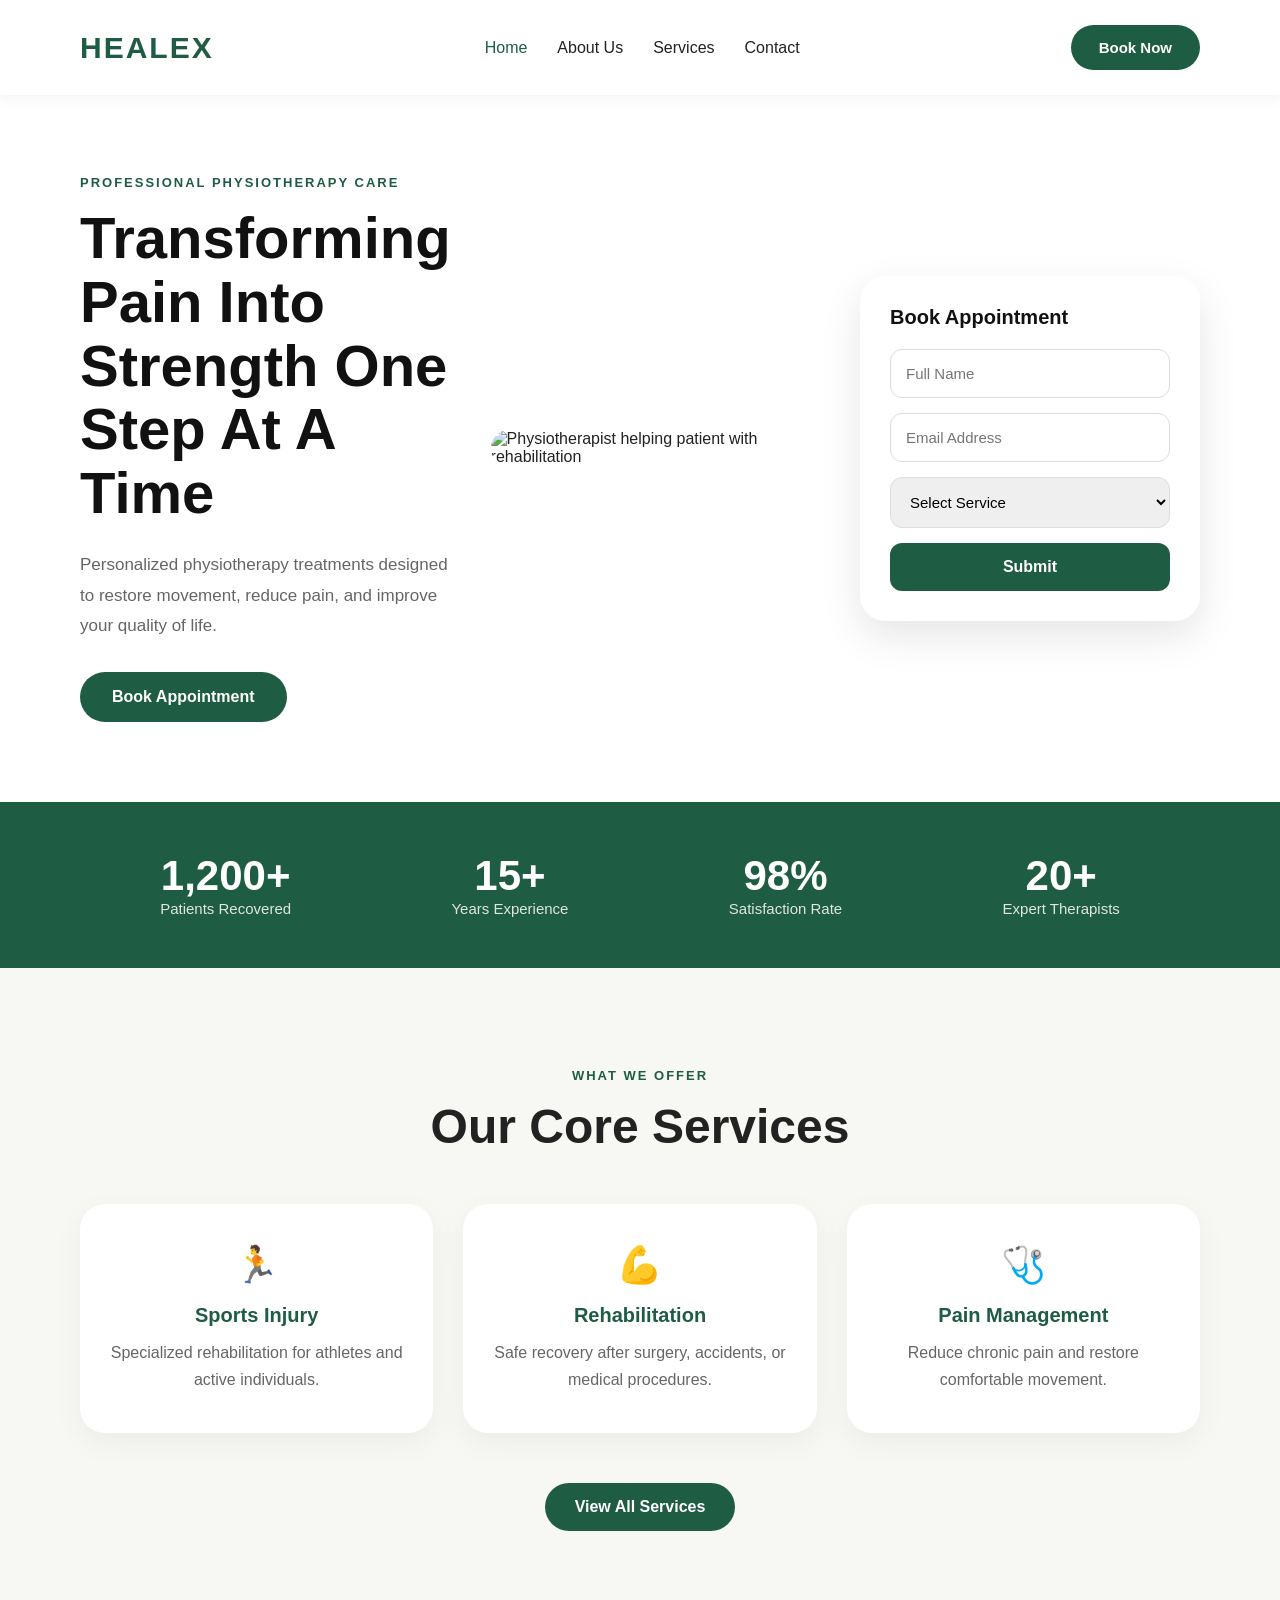
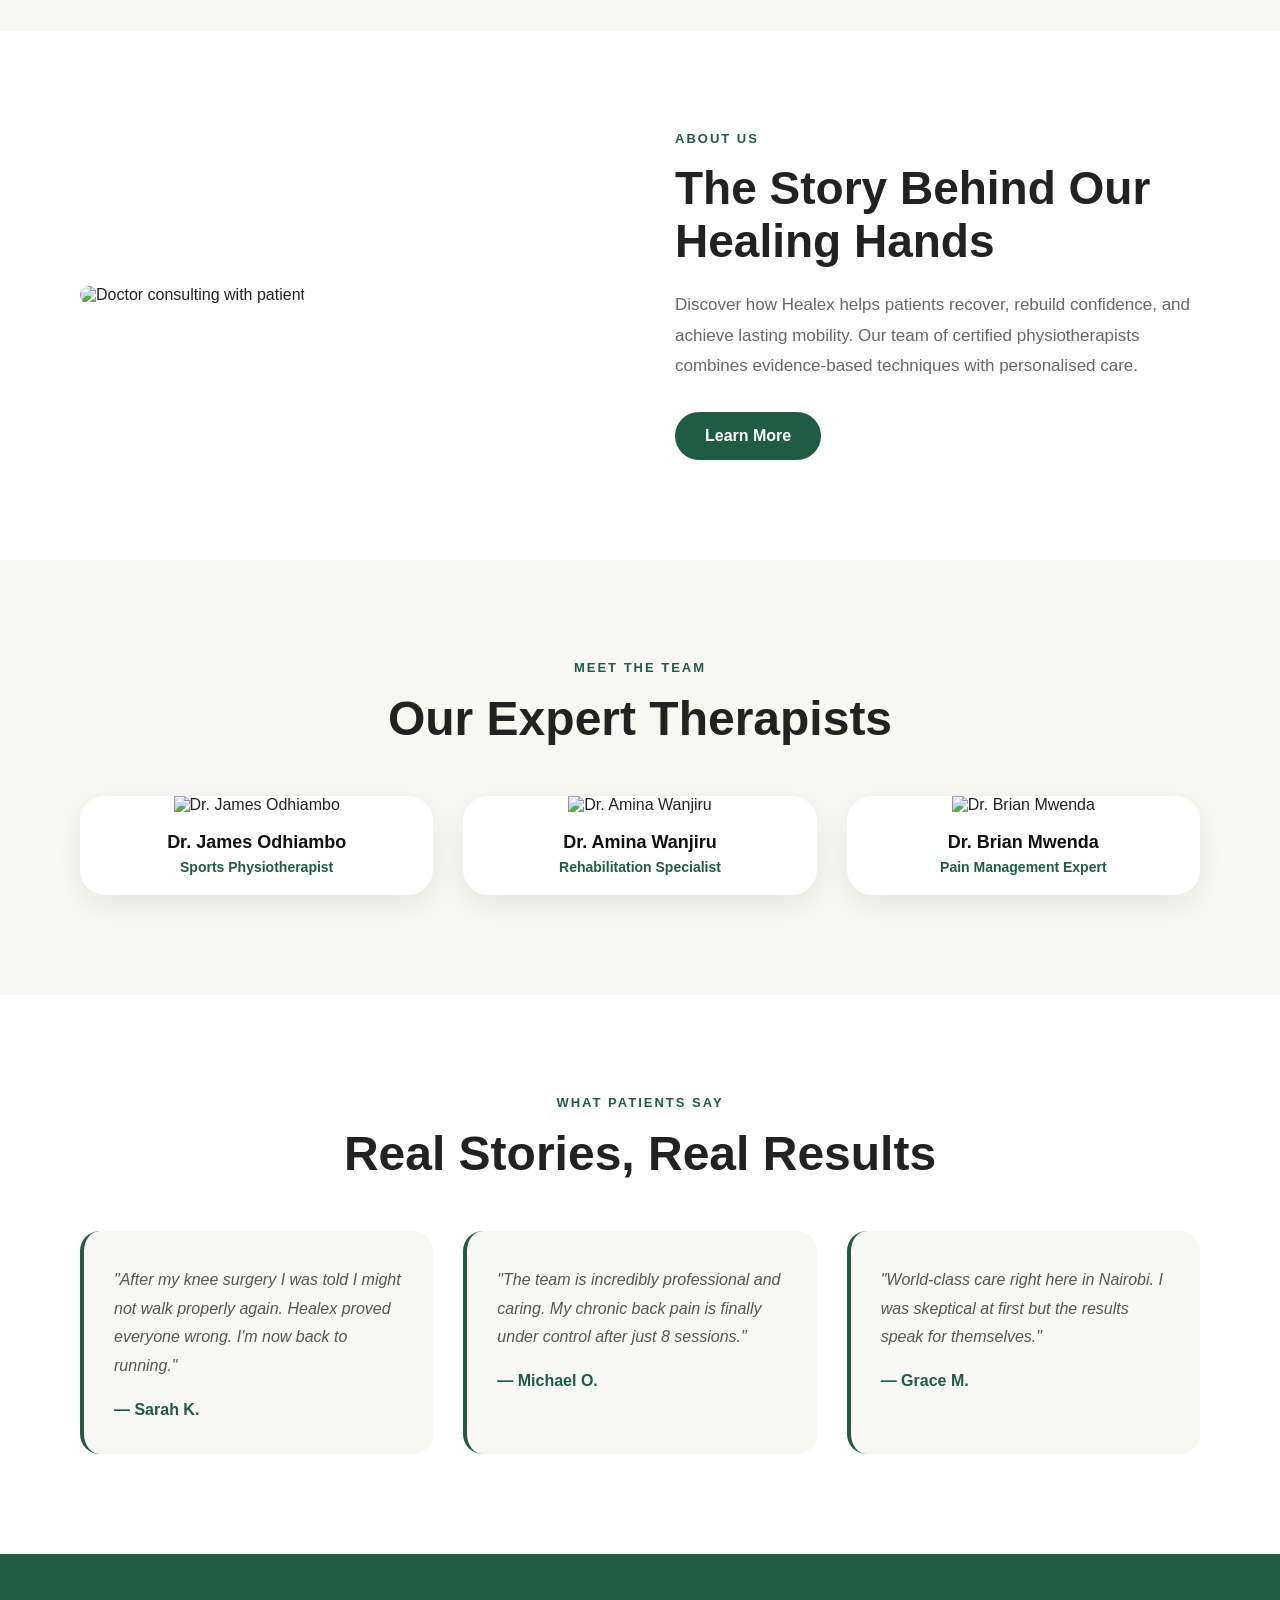
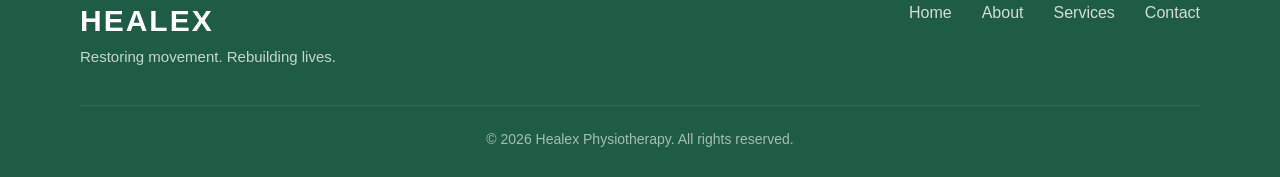
==== index.html @ 8e1e9ae0 "first commit" ====
<!DOCTYPE html>
<html lang="en">
<head>
<meta charset="UTF-8">
<meta name="viewport" content="width=device-width, initial-scale=1.0">
<title>Healex Physiotherapy</title>
<link rel="stylesheet" href="css/style.css">
</head>
<body>

<header class="navbar">
  <div class="logo">HEALEX</div>
  <nav>
    <ul>
      <li><a href="index.html" class="active">Home</a></li>
      <li><a href="about.html">About Us</a></li>
      <li><a href="services.html">Services</a></li>
      <li><a href="contact.html">Contact</a></li>
    </ul>
  </nav>
  <button class="nav-btn" id="bookBtn">Book Now</button>
</header>

<section class="hero">
  <div class="hero-content">
    <span class="section-tag">PROFESSIONAL PHYSIOTHERAPY CARE</span>
    <h1>Transforming Pain Into Strength One Step At A Time</h1>
    <p>Personalized physiotherapy treatments designed to restore movement, reduce pain, and improve your quality of life.</p>
    <button id="appointmentBtn">Book Appointment</button>
  </div>

  <div class="hero-image">
    <img
      src="https://images.unsplash.com/photo-1576091160550-2173dba999ef?w=700&q=80"
      alt="Physiotherapist helping patient with rehabilitation"
    >
  </div>

  <div class="appointment-card">
    <h3>Book Appointment</h3>
    <input type="text" placeholder="Full Name">
    <input type="email" placeholder="Email Address">
    <select>
      <option value="">Select Service</option>
      <option>Sports Injury</option>
      <option>Rehabilitation</option>
      <option>Pain Relief</option>
    </select>
    <button>Submit</button>
  </div>
</section>

<section class="stats-strip">
  <div class="stat">
    <strong>1,200+</strong>
    <span>Patients Recovered</span>
  </div>
  <div class="stat">
    <strong>15+</strong>
    <span>Years Experience</span>
  </div>
  <div class="stat">
    <strong>98%</strong>
    <span>Satisfaction Rate</span>
  </div>
  <div class="stat">
    <strong>20+</strong>
    <span>Expert Therapists</span>
  </div>
</section>

<section class="services-preview">
  <span class="section-tag">WHAT WE OFFER</span>
  <h2>Our Core Services</h2>
  <div class="preview-grid">
    <div class="preview-card">
      <div class="preview-icon">🏃</div>
      <h3>Sports Injury</h3>
      <p>Specialized rehabilitation for athletes and active individuals.</p>
    </div>
    <div class="preview-card">
      <div class="preview-icon">💪</div>
      <h3>Rehabilitation</h3>
      <p>Safe recovery after surgery, accidents, or medical procedures.</p>
    </div>
    <div class="preview-card">
      <div class="preview-icon">🩺</div>
      <h3>Pain Management</h3>
      <p>Reduce chronic pain and restore comfortable movement.</p>
    </div>
  </div>
  <a href="services.html" class="btn-link">View All Services</a>
</section>

<section class="about-preview">
  <div class="about-preview-image">
    <img
      src="https://images.unsplash.com/photo-1559757148-5c350d0d3c56?w=650&q=80"
      alt="Doctor consulting with patient"
    >
  </div>
  <div class="about-preview-content">
    <span class="section-tag">ABOUT US</span>
    <h2>The Story Behind Our Healing Hands</h2>
    <p>Discover how Healex helps patients recover, rebuild confidence, and achieve lasting mobility. Our team of certified physiotherapists combines evidence-based techniques with personalised care.</p>
    <a href="about.html" class="btn-link">Learn More</a>
  </div>
</section>

<section class="doctors-section">
  <span class="section-tag">MEET THE TEAM</span>
  <h2>Our Expert Therapists</h2>
  <div class="doctors-grid">
    <div class="doctor-card">
      <img src="https://images.unsplash.com/photo-1612349317150-e413f6a5b16d?w=400&q=80" alt="Dr. James Odhiambo">
      <h4>Dr. James Odhiambo</h4>
      <span>Sports Physiotherapist</span>
    </div>
    <div class="doctor-card">
      <img src="https://images.unsplash.com/photo-1594824476967-48c8b964273f?w=400&q=80" alt="Dr. Amina Wanjiru">
      <h4>Dr. Amina Wanjiru</h4>
      <span>Rehabilitation Specialist</span>
    </div>
    <div class="doctor-card">
      <img src="https://images.unsplash.com/photo-1537368910025-700350fe46c7?w=400&q=80" alt="Dr. Brian Mwenda">
      <h4>Dr. Brian Mwenda</h4>
      <span>Pain Management Expert</span>
    </div>
  </div>
</section>

<section class="testimonial-section">
  <span class="section-tag">WHAT PATIENTS SAY</span>
  <h2>Real Stories, Real Results</h2>
  <div class="testimonials-grid">
    <div class="testimonial-card">
      <p>"After my knee surgery I was told I might not walk properly again. Healex proved everyone wrong. I'm now back to running."</p>
      <strong>— Sarah K.</strong>
    </div>
    <div class="testimonial-card">
      <p>"The team is incredibly professional and caring. My chronic back pain is finally under control after just 8 sessions."</p>
      <strong>— Michael O.</strong>
    </div>
    <div class="testimonial-card">
      <p>"World-class care right here in Nairobi. I was skeptical at first but the results speak for themselves."</p>
      <strong>— Grace M.</strong>
    </div>
  </div>
</section>

<footer>
  <div class="footer-inner">
    <div class="footer-brand">
      <div class="logo" style="color:white;">HEALEX</div>
      <p>Restoring movement. Rebuilding lives.</p>
    </div>
    <div class="footer-links">
      <a href="index.html">Home</a>
      <a href="about.html">About</a>
      <a href="services.html">Services</a>
      <a href="contact.html">Contact</a>
    </div>
  </div>
  <p class="footer-copy">© 2026 Healex Physiotherapy. All rights reserved.</p>
</footer>

<script src="js/script.js"></script>
</body>
</html>
---- css/style.css ----
/* ===========================
   RESET & BASE
=========================== */
* {
  margin: 0;
  padding: 0;
  box-sizing: border-box;
  font-family: Arial, Helvetica, sans-serif;
}

body {
  background: #f7f8f3;
  color: #222;
}

/* ===========================
   NAVBAR
=========================== */
.navbar {
  display: flex;
  justify-content: space-between;
  align-items: center;
  padding: 25px 80px;
  background: white;
  position: sticky;
  top: 0;
  z-index: 100;
  box-shadow: 0 2px 15px rgba(0,0,0,0.06);
}

.logo {
  font-size: 30px;
  font-weight: 800;
  color: #1f5c44;
  letter-spacing: 2px;
}

nav ul {
  display: flex;
  list-style: none;
  gap: 30px;
}

nav a {
  text-decoration: none;
  color: #222;
  font-weight: 500;
  transition: color 0.2s;
}

nav a:hover,
nav a.active {
  color: #1f5c44;
}

.nav-btn {
  background: #1f5c44;
  color: white;
  border: none;
  padding: 14px 28px;
  border-radius: 40px;
  cursor: pointer;
  font-size: 15px;
  font-weight: 600;
  transition: background 0.2s, transform 0.1s;
}

.nav-btn:hover {
  background: #174a37;
  transform: translateY(-1px);
}

/* ===========================
   SHARED UTILITIES
=========================== */
.section-tag {
  color: #1f5c44;
  font-weight: 700;
  font-size: 13px;
  letter-spacing: 2px;
  display: block;
  margin-bottom: 16px;
}

.btn-link {
  display: inline-block;
  background: #1f5c44;
  color: white;
  text-decoration: none;
  padding: 15px 30px;
  border-radius: 40px;
  font-weight: 600;
  transition: background 0.2s, transform 0.1s;
}

.btn-link:hover {
  background: #174a37;
  transform: translateY(-2px);
}

/* ===========================
   HERO
=========================== */
.hero {
  display: grid;
  grid-template-columns: 1fr 1fr 340px;
  gap: 40px;
  align-items: center;
  padding: 80px;
  background: white;
}

.hero-content h1 {
  font-size: 58px;
  line-height: 1.1;
  margin-bottom: 25px;
  color: #111;
}

.hero-content p {
  color: #666;
  line-height: 1.8;
  margin-bottom: 30px;
  font-size: 17px;
}

.hero-content button {
  background: #1f5c44;
  color: white;
  border: none;
  padding: 16px 32px;
  border-radius: 40px;
  cursor: pointer;
  font-size: 16px;
  font-weight: 600;
  transition: background 0.2s, transform 0.1s;
}

.hero-content button:hover {
  background: #174a37;
  transform: translateY(-2px);
}

.hero-image img {
  width: 100%;
  border-radius: 30px;
  height: 480px;
  object-fit: cover;
}

/* APPOINTMENT CARD */
.appointment-card {
  background: white;
  padding: 30px;
  border-radius: 25px;
  box-shadow: 0 15px 40px rgba(0,0,0,0.10);
}

.appointment-card h3 {
  margin-bottom: 20px;
  font-size: 20px;
  color: #111;
}

.appointment-card input,
.appointment-card select {
  width: 100%;
  padding: 15px;
  margin-bottom: 15px;
  border: 1px solid #ddd;
  border-radius: 12px;
  font-size: 15px;
  outline: none;
  transition: border-color 0.2s;
}

.appointment-card input:focus,
.appointment-card select:focus {
  border-color: #1f5c44;
}

.appointment-card button {
  width: 100%;
  background: #1f5c44;
  color: white;
  border: none;
  padding: 15px;
  border-radius: 12px;
  cursor: pointer;
  font-size: 16px;
  font-weight: 600;
  transition: background 0.2s;
}

.appointment-card button:hover {
  background: #174a37;
}

/* ===========================
   STATS STRIP
=========================== */
.stats-strip {
  display: flex;
  justify-content: space-around;
  padding: 50px 80px;
  background: #1f5c44;
}

.stat {
  text-align: center;
  color: white;
}

.stat strong {
  display: block;
  font-size: 42px;
  font-weight: 800;
}

.stat span {
  font-size: 15px;
  opacity: 0.85;
}

/* ===========================
   SERVICES PREVIEW (home)
=========================== */
.services-preview {
  padding: 100px 80px;
  text-align: center;
  background: #f7f8f3;
}

.services-preview h2 {
  font-size: 48px;
  margin-bottom: 50px;
}

.preview-grid {
  display: grid;
  grid-template-columns: repeat(3, 1fr);
  gap: 30px;
  margin-bottom: 50px;
}

.preview-card {
  background: white;
  padding: 40px 30px;
  border-radius: 25px;
  box-shadow: 0 10px 30px rgba(0,0,0,0.05);
  transition: transform 0.3s;
}

.preview-card:hover {
  transform: translateY(-8px);
}

.preview-icon {
  font-size: 36px;
  margin-bottom: 18px;
}

.preview-card h3 {
  color: #1f5c44;
  margin-bottom: 12px;
  font-size: 20px;
}

.preview-card p {
  color: #666;
  line-height: 1.7;
}

/* ===========================
   ABOUT PREVIEW (home)
=========================== */
.about-preview {
  display: grid;
  grid-template-columns: 1fr 1fr;
  gap: 70px;
  align-items: center;
  padding: 100px 80px;
  background: white;
}

.about-preview-image img {
  width: 100%;
  border-radius: 30px;
  height: 480px;
  object-fit: cover;
}

.about-preview-content h2 {
  font-size: 46px;
  margin-bottom: 22px;
  line-height: 1.15;
}

.about-preview-content p {
  color: #666;
  line-height: 1.8;
  margin-bottom: 30px;
  font-size: 17px;
}

/* ===========================
   DOCTORS SECTION
=========================== */
.doctors-section {
  padding: 100px 80px;
  text-align: center;
  background: #f7f8f3;
}

.doctors-section h2 {
  font-size: 48px;
  margin-bottom: 50px;
}

.doctors-grid {
  display: grid;
  grid-template-columns: repeat(3, 1fr);
  gap: 30px;
}

.doctor-card {
  background: white;
  border-radius: 25px;
  overflow: hidden;
  box-shadow: 0 10px 30px rgba(0,0,0,0.07);
  transition: transform 0.3s;
}

.doctor-card:hover {
  transform: translateY(-8px);
}

.doctor-card img {
  width: 100%;
  height: 280px;
  object-fit: cover;
  object-position: top;
}

.doctor-card h4 {
  font-size: 18px;
  margin: 18px 20px 6px;
  color: #111;
}

.doctor-card span {
  display: block;
  color: #1f5c44;
  font-weight: 600;
  font-size: 14px;
  margin-bottom: 20px;
}

/* ===========================
   TESTIMONIALS
=========================== */
.testimonial-section {
  padding: 100px 80px;
  text-align: center;
  background: white;
}

.testimonial-section h2 {
  font-size: 48px;
  margin-bottom: 50px;
}

.testimonials-grid {
  display: grid;
  grid-template-columns: repeat(3, 1fr);
  gap: 30px;
}

.testimonial-card {
  background: #f7f8f3;
  padding: 35px 30px;
  border-radius: 20px;
  text-align: left;
  border-left: 4px solid #1f5c44;
}

.testimonial-card p {
  color: #555;
  line-height: 1.8;
  margin-bottom: 20px;
  font-style: italic;
}

.testimonial-card strong {
  color: #1f5c44;
}

/* ===========================
   PAGE HERO (inner pages)
=========================== */
.page-hero {
  background: #1f5c44;
  color: white;
  text-align: center;
  padding: 80px;
}

.page-hero .section-tag {
  color: rgba(255,255,255,0.7);
}

.page-hero h1 {
  font-size: 52px;
  max-width: 800px;
  margin: 0 auto 20px;
  line-height: 1.15;
}

.page-hero p {
  font-size: 18px;
  opacity: 0.85;
  max-width: 600px;
  margin: auto;
}

/* ===========================
   ABOUT PAGE
=========================== */
.about-section {
  display: grid;
  grid-template-columns: 1fr 1fr;
  gap: 70px;
  align-items: center;
  padding: 100px 80px;
  background: white;
}

.about-image img {
  width: 100%;
  border-radius: 30px;
  height: 520px;
  object-fit: cover;
}

.about-content h2 {
  font-size: 46px;
  margin-bottom: 22px;
  line-height: 1.15;
}

.about-content p {
  color: #666;
  line-height: 1.8;
  margin-bottom: 28px;
  font-size: 17px;
}

.feature-list {
  display: grid;
  gap: 14px;
}

.feature {
  font-weight: 600;
  font-size: 16px;
  color: #1f5c44;
}

/* MISSION SECTION */
.mission-section {
  display: grid;
  grid-template-columns: repeat(3, 1fr);
  gap: 30px;
  padding: 80px;
  background: #f7f8f3;
}

.mission-card {
  background: white;
  padding: 40px 30px;
  border-radius: 25px;
  text-align: center;
  box-shadow: 0 10px 30px rgba(0,0,0,0.05);
}

.mission-icon {
  font-size: 36px;
  margin-bottom: 18px;
}

.mission-card h3 {
  color: #1f5c44;
  font-size: 22px;
  margin-bottom: 14px;
}

.mission-card p {
  color: #666;
  line-height: 1.7;
}

/* IMAGE STRIP */
.image-strip {
  display: grid;
  grid-template-columns: repeat(3, 1fr);
}

.strip-item {
  position: relative;
  overflow: hidden;
}

.strip-item img {
  width: 100%;
  height: 300px;
  object-fit: cover;
  display: block;
  transition: transform 0.4s;
}

.strip-item:hover img {
  transform: scale(1.05);
}

.strip-item p {
  position: absolute;
  bottom: 0;
  left: 0;
  right: 0;
  background: rgba(31, 92, 68, 0.85);
  color: white;
  text-align: center;
  padding: 14px;
  font-weight: 600;
}

/* ===========================
   SERVICES PAGE
=========================== */
.services-page {
  padding: 80px;
  background: white;
}

.service-row {
  display: grid;
  grid-template-columns: 1fr 1fr;
  gap: 70px;
  align-items: center;
  margin-bottom: 100px;
}

.service-row.reverse {
  direction: rtl;
}

.service-row.reverse > * {
  direction: ltr;
}

.service-row-image img {
  width: 100%;
  height: 400px;
  object-fit: cover;
  border-radius: 25px;
}

.service-row-content h2 {
  font-size: 42px;
  margin-bottom: 20px;
  line-height: 1.15;
}

.service-row-content p {
  color: #666;
  line-height: 1.8;
  margin-bottom: 28px;
  font-size: 17px;
}

/* SERVICES CARDS SECTION */
.services-cards-section {
  padding: 80px;
  background: #f7f8f3;
  text-align: center;
}

.services-cards-section h2 {
  font-size: 46px;
  margin-bottom: 50px;
}

.services-grid {
  display: grid;
  grid-template-columns: repeat(3, 1fr);
  gap: 30px;
}

.service-card {
  background: white;
  padding: 40px;
  border-radius: 25px;
  box-shadow: 0 10px 30px rgba(0,0,0,0.05);
  transition: transform 0.3s;
  text-align: left;
}

.service-card:hover {
  transform: translateY(-8px);
}

.service-card-icon {
  font-size: 32px;
  margin-bottom: 18px;
}

.service-card h3 {
  color: #1f5c44;
  margin-bottom: 12px;
  font-size: 20px;
}

.service-card p {
  color: #666;
  line-height: 1.7;
}

/* CTA SECTION */
.cta-section {
  background: #1f5c44;
  color: white;
  text-align: center;
  padding: 80px;
}

.cta-section h2 {
  font-size: 46px;
  margin-bottom: 16px;
}

.cta-section p {
  font-size: 18px;
  opacity: 0.85;
  margin-bottom: 35px;
}

.cta-section .btn-link {
  background: white;
  color: #1f5c44;
}

.cta-section .btn-link:hover {
  background: #f0f0f0;
}

/* ===========================
   CONTACT PAGE
=========================== */
.contact-page {
  display: grid;
  grid-template-columns: 1fr 1fr;
  gap: 70px;
  align-items: start;
  padding: 80px;
  background: white;
}

.contact-form-wrap h2 {
  font-size: 36px;
  margin-bottom: 30px;
}

.appointment-form {
  display: flex;
  flex-direction: column;
  gap: 18px;
}

.appointment-form input,
.appointment-form select,
.appointment-form textarea {
  padding: 18px;
  border: 1px solid #ddd;
  border-radius: 15px;
  font-size: 16px;
  outline: none;
  transition: border-color 0.2s;
}

.appointment-form input:focus,
.appointment-form select:focus,
.appointment-form textarea:focus {
  border-color: #1f5c44;
}

.appointment-form textarea {
  min-height: 140px;
  resize: vertical;
}

.appointment-form button {
  background: #1f5c44;
  color: white;
  border: none;
  padding: 18px;
  border-radius: 15px;
  cursor: pointer;
  font-size: 16px;
  font-weight: 600;
  transition: background 0.2s;
}

.appointment-form button:hover {
  background: #174a37;
}

.contact-image {
  width: 100%;
  border-radius: 25px;
  height: 300px;
  object-fit: cover;
  margin-bottom: 35px;
}

.contact-details {
  display: grid;
  gap: 22px;
}

.contact-detail-item {
  display: flex;
  align-items: flex-start;
  gap: 16px;
}

.detail-icon {
  font-size: 24px;
  flex-shrink: 0;
  margin-top: 2px;
}

.contact-detail-item strong {
  display: block;
  font-size: 16px;
  margin-bottom: 4px;
}

.contact-detail-item p {
  color: #666;
  font-size: 15px;
}

/* ===========================
   FOOTER
=========================== */
footer {
  background: #1f5c44;
  color: white;
  padding: 50px 80px 30px;
}

.footer-inner {
  display: flex;
  justify-content: space-between;
  align-items: flex-start;
  margin-bottom: 40px;
}

.footer-brand p {
  opacity: 0.75;
  margin-top: 10px;
  font-size: 15px;
}

.footer-links {
  display: flex;
  gap: 30px;
}

.footer-links a {
  color: rgba(255,255,255,0.8);
  text-decoration: none;
  font-weight: 500;
  transition: color 0.2s;
}

.footer-links a:hover {
  color: white;
}

.footer-copy {
  border-top: 1px solid rgba(255,255,255,0.15);
  padding-top: 25px;
  text-align: center;
  opacity: 0.6;
  font-size: 14px;
}

/* ===========================
   MOBILE RESPONSIVE
=========================== */
@media (max-width: 900px) {

  .navbar {
    flex-direction: column;
    gap: 20px;
    padding: 20px 30px;
  }

  nav ul {
    flex-wrap: wrap;
    justify-content: center;
    gap: 16px;
  }

  .hero {
    grid-template-columns: 1fr;
    padding: 40px 30px;
  }

  .hero-content h1 {
    font-size: 38px;
  }

  .hero-image img {
    height: 300px;
  }

  .stats-strip {
    display: grid;
    grid-template-columns: 1fr 1fr;
    padding: 40px 30px;
    gap: 30px;
  }

  .services-preview,
  .about-preview,
  .doctors-section,
  .testimonial-section,
  .about-section,
  .services-page,
  .services-cards-section,
  .contact-page,
  .mission-section,
  .cta-section {
    padding: 60px 30px;
  }

  .preview-grid,
  .doctors-grid,
  .testimonials-grid,
  .services-grid,
  .mission-section {
    grid-template-columns: 1fr;
  }

  .about-preview,
  .about-section,
  .service-row,
  .contact-page {
    grid-template-columns: 1fr;
    gap: 40px;
  }

  .service-row.reverse {
    direction: ltr;
  }

  .services-preview h2,
  .about-preview-content h2,
  .doctors-section h2,
  .testimonial-section h2,
  .about-content h2,
  .services-cards-section h2,
  .cta-section h2,
  .page-hero h1 {
    font-size: 34px;
  }

  .image-strip {
    grid-template-columns: 1fr;
  }

  .footer-inner {
    flex-direction: column;
    gap: 25px;
  }

  .footer-links {
    flex-direction: column;
    gap: 12px;
  }

  .page-hero {
    padding: 60px 30px;
  }

  .page-hero h1 {
    font-size: 36px;
  }
}
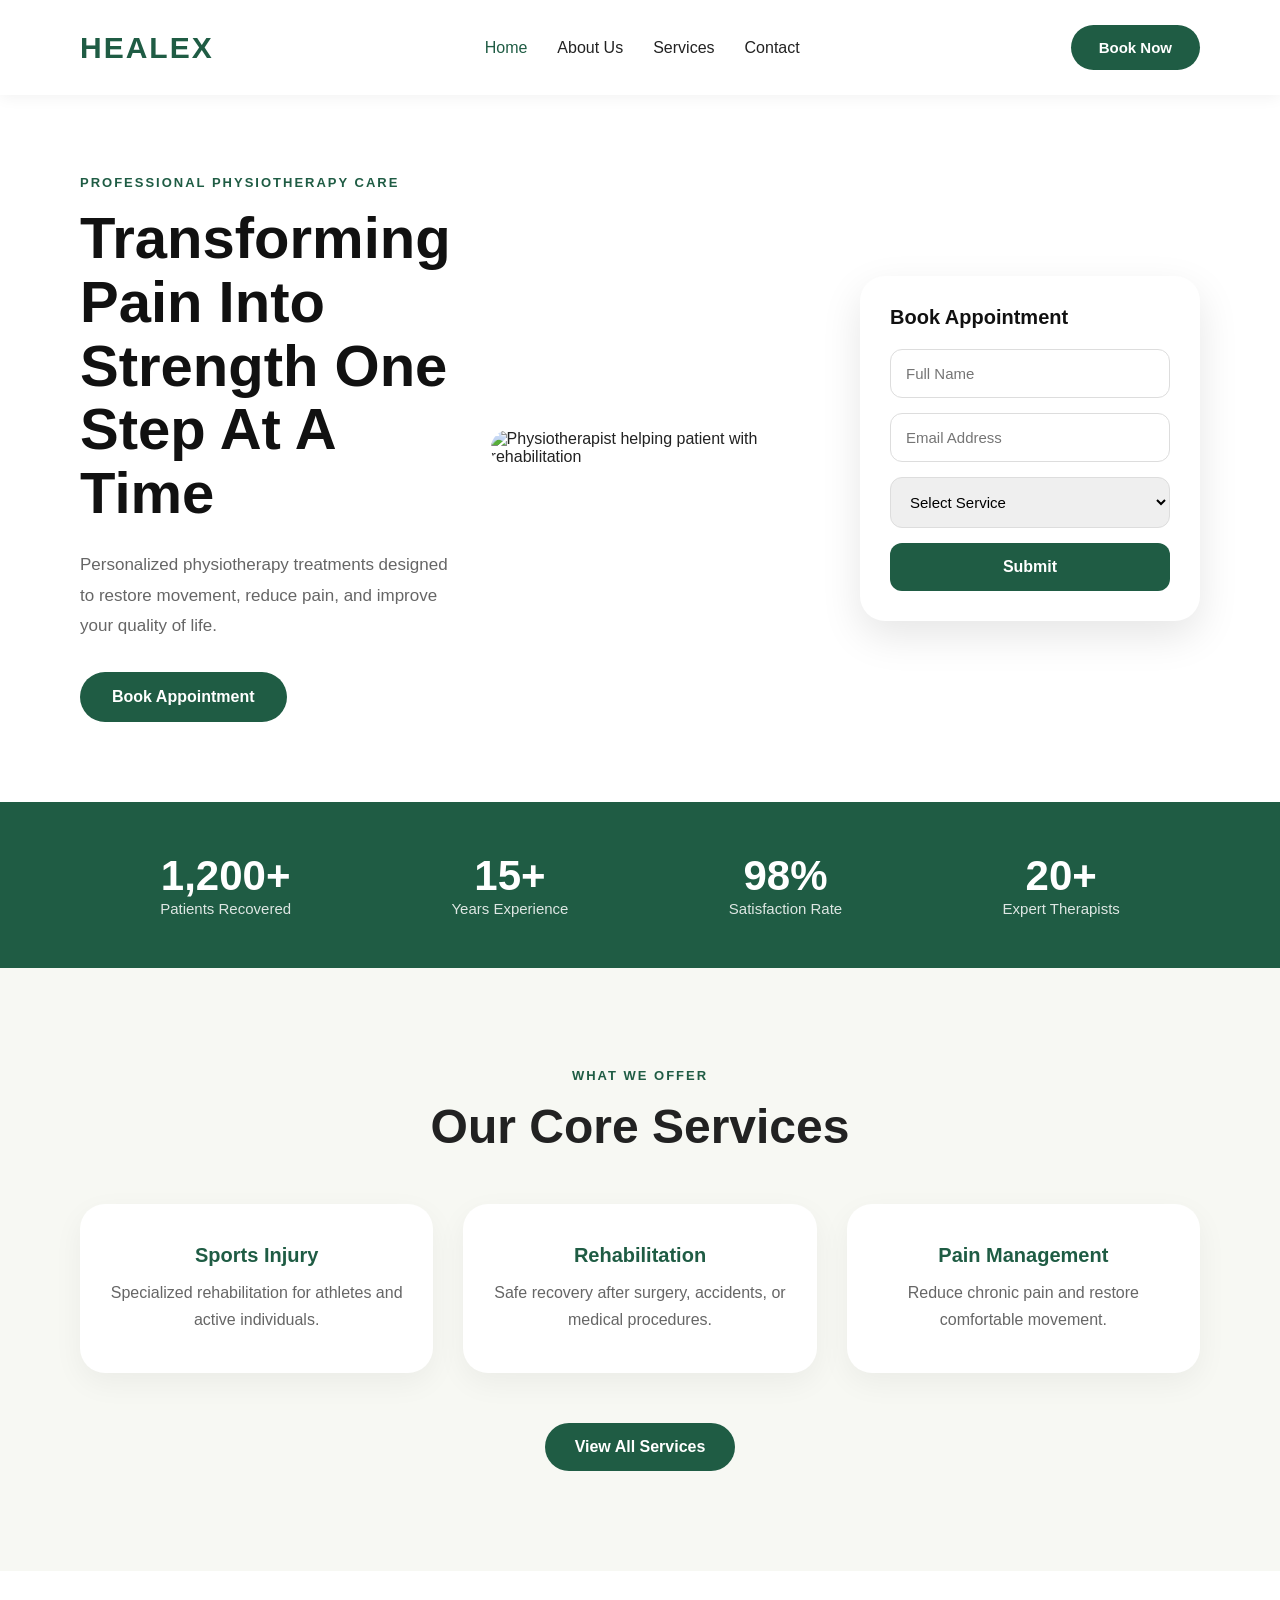
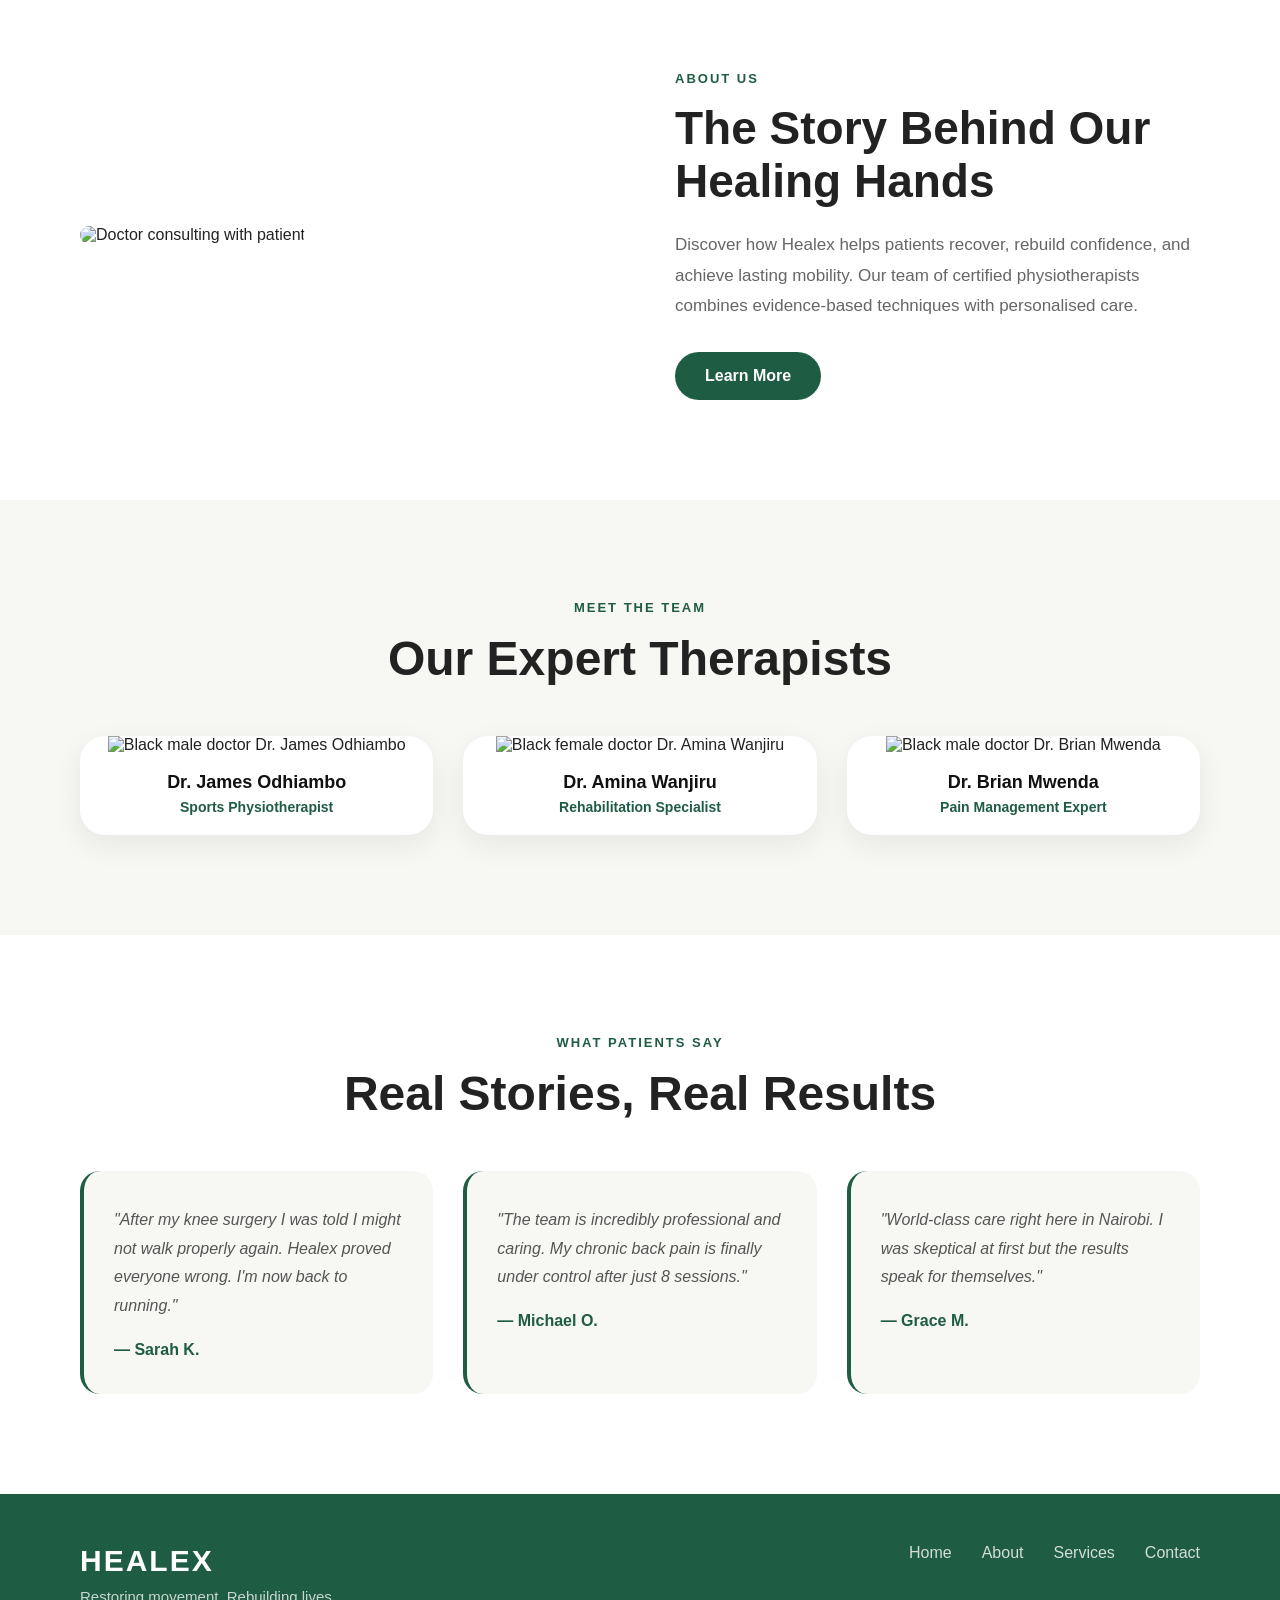
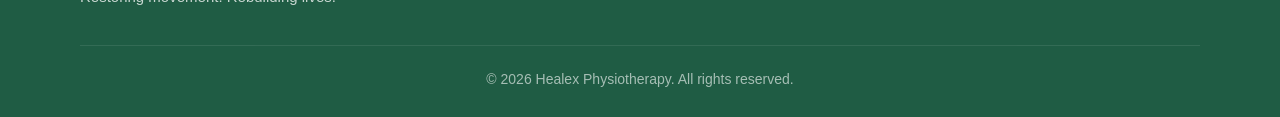
==== commit 79ae66c3: "Remove emoji styling and align branding" ====
--- a/index.html
+++ b/index.html
@@ -74,17 +74,17 @@
   <h2>Our Core Services</h2>
   <div class="preview-grid">
     <div class="preview-card">
-      <div class="preview-icon">🏃</div>
+      <div class="preview-icon"></div>
       <h3>Sports Injury</h3>
       <p>Specialized rehabilitation for athletes and active individuals.</p>
     </div>
     <div class="preview-card">
-      <div class="preview-icon">💪</div>
+      <div class="preview-icon"></div>
       <h3>Rehabilitation</h3>
       <p>Safe recovery after surgery, accidents, or medical procedures.</p>
     </div>
     <div class="preview-card">
-      <div class="preview-icon">🩺</div>
+      <div class="preview-icon"></div>
       <h3>Pain Management</h3>
       <p>Reduce chronic pain and restore comfortable movement.</p>
     </div>
@@ -112,17 +112,17 @@
   <h2>Our Expert Therapists</h2>
   <div class="doctors-grid">
     <div class="doctor-card">
-      <img src="https://images.unsplash.com/photo-1612349317150-e413f6a5b16d?w=400&q=80" alt="Dr. James Odhiambo">
+      <img src="https://images.unsplash.com/photo-1531427186611-ecfd6d936c79?auto=format&fit=crop&w=800&q=80" alt="Black male doctor Dr. James Odhiambo">
       <h4>Dr. James Odhiambo</h4>
       <span>Sports Physiotherapist</span>
     </div>
     <div class="doctor-card">
-      <img src="https://images.unsplash.com/photo-1594824476967-48c8b964273f?w=400&q=80" alt="Dr. Amina Wanjiru">
+      <img src="https://images.unsplash.com/photo-1544005313-94ddf0286df2?auto=format&fit=crop&w=800&q=80" alt="Black female doctor Dr. Amina Wanjiru">
       <h4>Dr. Amina Wanjiru</h4>
       <span>Rehabilitation Specialist</span>
     </div>
     <div class="doctor-card">
-      <img src="https://images.unsplash.com/photo-1537368910025-700350fe46c7?w=400&q=80" alt="Dr. Brian Mwenda">
+      <img src="https://images.unsplash.com/photo-1504593811423-6dd665756598?auto=format&fit=crop&w=800&q=80" alt="Black male doctor Dr. Brian Mwenda">
       <h4>Dr. Brian Mwenda</h4>
       <span>Pain Management Expert</span>
     </div>
--- a/css/style.css
+++ b/css/style.css
@@ -1,6 +1,4 @@
-/* ===========================
-   RESET & BASE
-=========================== */
+
 * {
   margin: 0;
   padding: 0;
@@ -13,9 +11,7 @@
   color: #222;
 }
 
-/* ===========================
-   NAVBAR
-=========================== */
+
 .navbar {
   display: flex;
   justify-content: space-between;
@@ -70,9 +66,7 @@
   transform: translateY(-1px);
 }
 
-/* ===========================
-   SHARED UTILITIES
-=========================== */
+
 .section-tag {
   color: #1f5c44;
   font-weight: 700;
@@ -98,9 +92,6 @@
   transform: translateY(-2px);
 }
 
-/* ===========================
-   HERO
-=========================== */
 .hero {
   display: grid;
   grid-template-columns: 1fr 1fr 340px;
@@ -196,9 +187,6 @@
   background: #174a37;
 }
 
-/* ===========================
-   STATS STRIP
-=========================== */
 .stats-strip {
   display: flex;
   justify-content: space-around;
@@ -222,9 +210,7 @@
   opacity: 0.85;
 }
 
-/* ===========================
-   SERVICES PREVIEW (home)
-=========================== */
+
 .services-preview {
   padding: 100px 80px;
   text-align: center;
@@ -256,7 +242,7 @@
 }
 
 .preview-icon {
-  font-size: 36px;
+  display: none;
   margin-bottom: 18px;
 }
 
@@ -271,9 +257,7 @@
   line-height: 1.7;
 }
 
-/* ===========================
-   ABOUT PREVIEW (home)
-=========================== */
+
 .about-preview {
   display: grid;
   grid-template-columns: 1fr 1fr;
@@ -303,9 +287,6 @@
   font-size: 17px;
 }
 
-/* ===========================
-   DOCTORS SECTION
-=========================== */
 .doctors-section {
   padding: 100px 80px;
   text-align: center;
@@ -356,9 +337,7 @@
   margin-bottom: 20px;
 }
 
-/* ===========================
-   TESTIMONIALS
-=========================== */
+
 .testimonial-section {
   padding: 100px 80px;
   text-align: center;
@@ -395,9 +374,7 @@
   color: #1f5c44;
 }
 
-/* ===========================
-   PAGE HERO (inner pages)
-=========================== */
+
 .page-hero {
   background: #1f5c44;
   color: white;
@@ -423,9 +400,7 @@
   margin: auto;
 }
 
-/* ===========================
-   ABOUT PAGE
-=========================== */
+
 .about-section {
   display: grid;
   grid-template-columns: 1fr 1fr;
@@ -484,7 +459,7 @@
 }
 
 .mission-icon {
-  font-size: 36px;
+  display: none;
   margin-bottom: 18px;
 }
 
@@ -534,9 +509,7 @@
   font-weight: 600;
 }
 
-/* ===========================
-   SERVICES PAGE
-=========================== */
+
 .services-page {
   padding: 80px;
   background: white;
@@ -734,7 +707,7 @@
 }
 
 .detail-icon {
-  font-size: 24px;
+  display: none;
   flex-shrink: 0;
   margin-top: 2px;
 }
